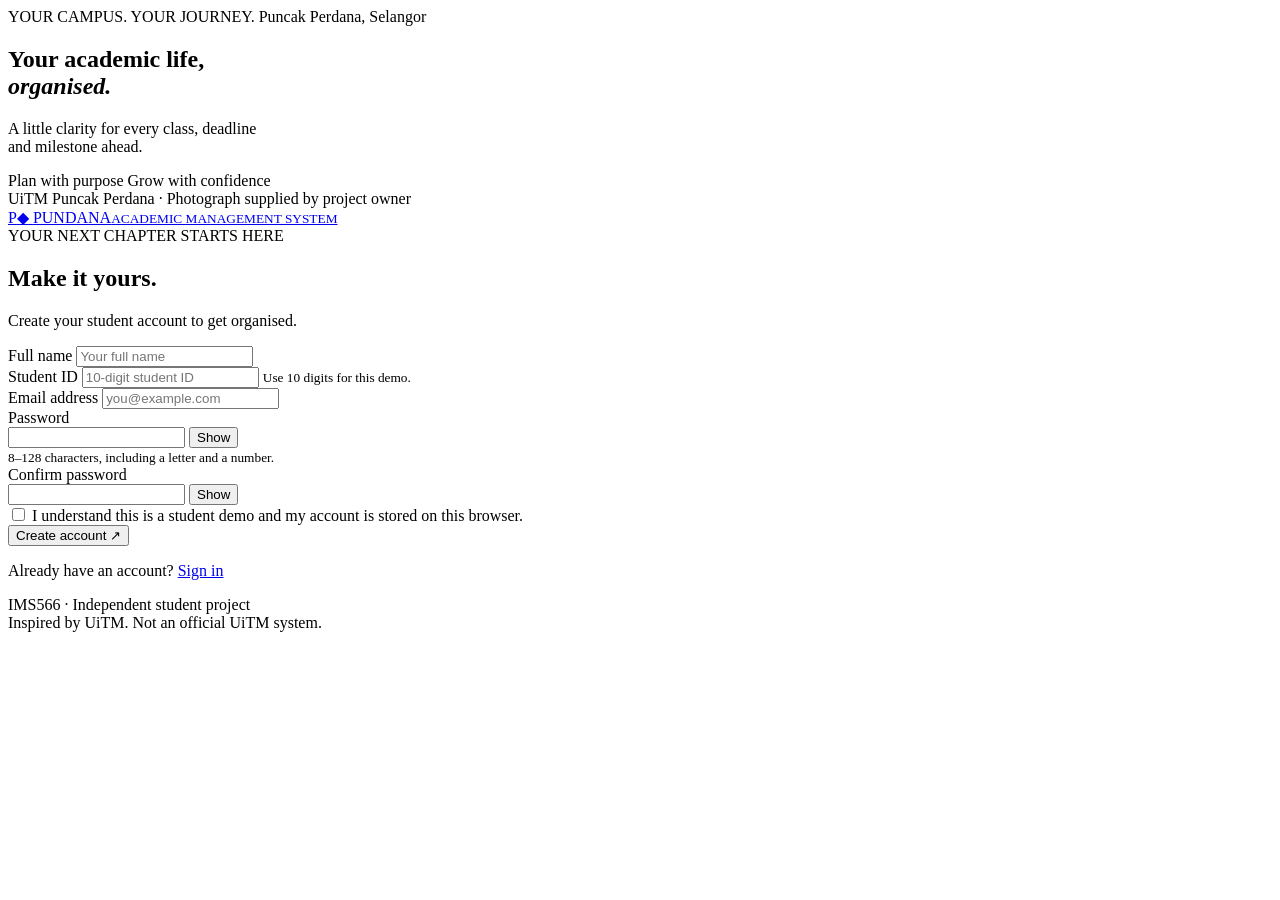
==== register.html @ 01520133 "Upload PUNDANA website" ====
<!doctype html>
<html lang="en">
<head>
<meta charset="utf-8">
<meta name="viewport" content="width=device-width, initial-scale=1">
<meta name="description" content="PUNDANA — an independent IMS566 student academic management project.">
<title>Create account | PUNDANA</title>
<link rel="stylesheet" href="assets/vendor/bootstrap.min.css">
<link rel="stylesheet" href="assets/css/style.css">
<script src="assets/js/auth.js" defer>
</script>
<script src="assets/js/pages.js" defer>
</script>
<link rel="stylesheet" href="assets/css/lavender-theme.css">
<script defer src="assets/js/lavender-theme.js">
</script>
</head>
<body class="lavender-auth">
<main class="auth-layout">
<aside class="campus">
<div class="campus-top">
<span class="eyebrow">YOUR CAMPUS. YOUR JOURNEY.</span>
<span class="location">Puncak Perdana, Selangor</span>
</div>
<div class="campus-copy">
<span class="yellow-rule">
</span>
<h2>Your academic life,<br>
<em>organised.</em>
</h2>
<p>A little clarity for every class, deadline<br>and milestone ahead.</p>
<div class="campus-tags">
<span>Plan with purpose</span>
<span>Grow with confidence</span>
</div>
</div>
<div class="photo-credit">UiTM Puncak Perdana · Photograph supplied by project owner</div>
</aside>
<section class="form-panel">
<a class="brand" href="index.html">
<span class="brand-icon">P<span>◆</span>
</span>
<span>PUNDANA<small>ACADEMIC MANAGEMENT SYSTEM</small>
</span>
</a>
<div class="form-content">
<span class="eyebrow purple">YOUR NEXT CHAPTER STARTS HERE</span>
<h1>Make it yours.</h1>
<p class="intro">Create your student account to get organised.</p>
<div id="feedback" role="status" aria-live="polite" hidden>
</div>
<form id="register-form">
<div class="row g-3">
<div class="col-12">
<label for="fullName" class="form-label">Full name</label>
<input class="form-control" id="fullName" name="fullName" autocomplete="name" required minlength="2" maxlength="80" placeholder="Your full name">
</div>
<div class="col-sm-6">
<label for="studentId" class="form-label">Student ID</label>
<input class="form-control" id="studentId" name="studentId" inputmode="numeric" pattern="[0-9]{10}" maxlength="10" required placeholder="10-digit student ID" aria-describedby="id-help">
<small id="id-help">Use 10 digits for this demo.</small>
</div>
<div class="col-sm-6">
<label for="email" class="form-label">Email address</label>
<input class="form-control" id="email" name="email" type="email" autocomplete="email" maxlength="254" required placeholder="you@example.com">
</div>
<div class="col-12">
<label for="password" class="form-label">Password</label>
<div class="password-wrap">
<input class="form-control" id="password" name="password" type="password" autocomplete="new-password" required minlength="8" maxlength="128">
<button type="button" class="reveal" data-toggle="password" aria-controls="password" aria-pressed="false" aria-label="Show password">Show</button>
</div>
<small>8–128 characters, including a letter and a number.</small>
</div>
<div class="col-12">
<label for="confirmPassword" class="form-label">Confirm password</label>
<div class="password-wrap">
<input class="form-control" id="confirmPassword" name="confirmPassword" type="password" autocomplete="new-password" required minlength="8" maxlength="128">
<button type="button" class="reveal" data-toggle="confirmPassword" aria-controls="confirmPassword" aria-pressed="false" aria-label="Show confirm password">Show</button>
</div>
</div>
</div>
<div class="form-check my-4">
<input class="form-check-input" id="consent" type="checkbox" required>
<label class="form-check-label" for="consent">I understand this is a student demo and my account is stored on this browser.</label>
</div>
<button class="btn btn-primary w-100" type="submit">Create account <span aria-hidden="true">↗</span>
</button>
</form>
<p class="switch">Already have an account? <a href="index.html">Sign in</a>
</p>
</div>
<footer>IMS566 · Independent student project<br>Inspired by UiTM. Not an official UiTM system.</footer>
</section>
</main>
</body>
</html>
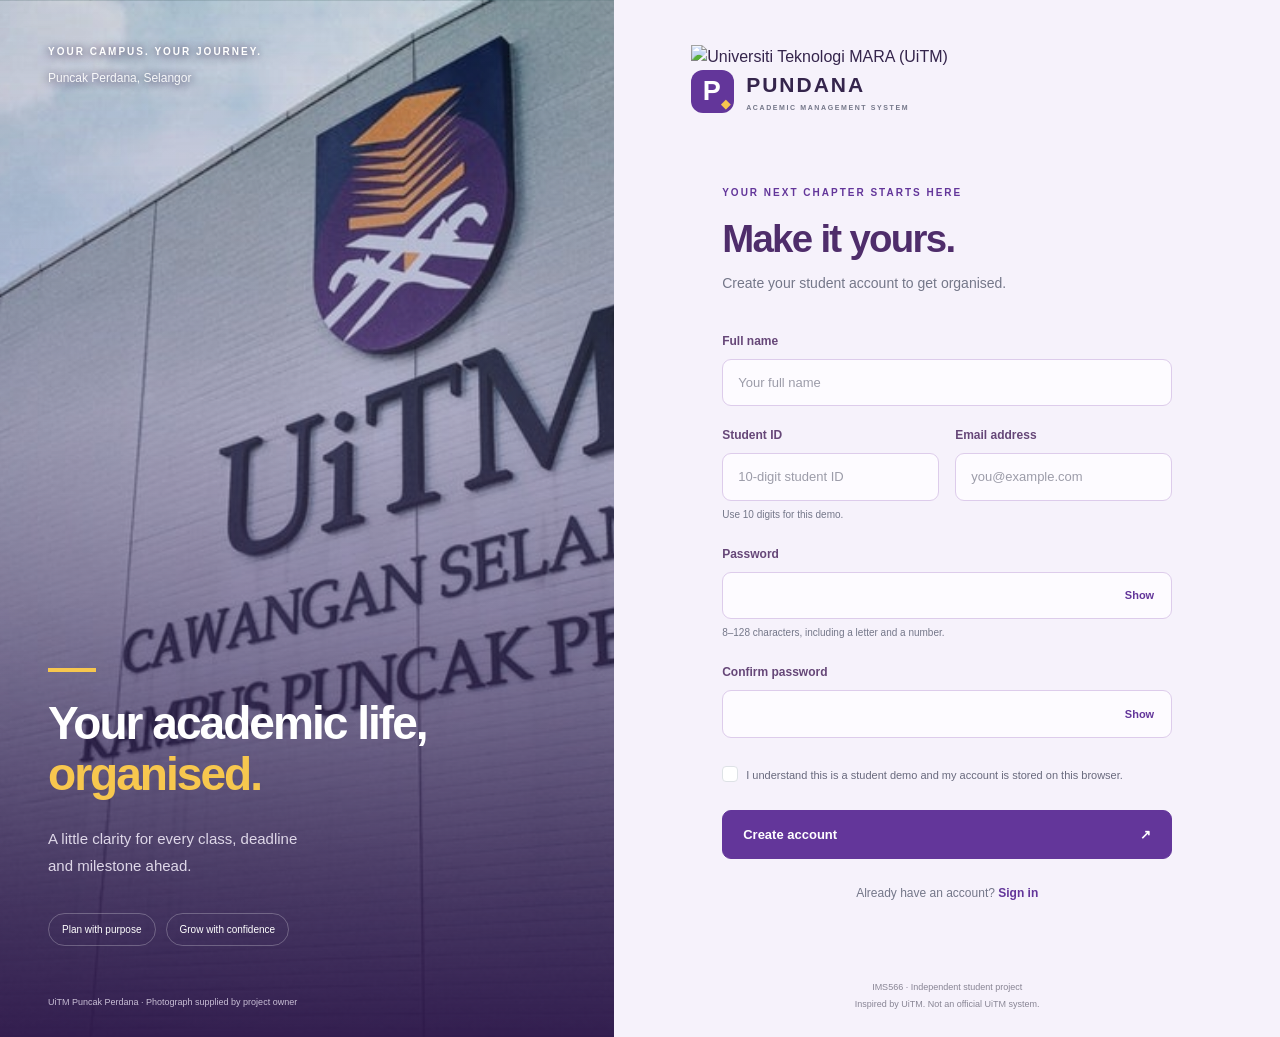
==== commit 7ff9ecd6: "Login and registration layout" ====
--- a/register.html
+++ b/register.html
@@ -12,6 +12,7 @@
 <script src="assets/js/pages.js" defer>
 </script>
 <link rel="stylesheet" href="assets/css/lavender-theme.css">
+<link rel="stylesheet" href="assets/css/auth-branding.css">
 <script defer src="assets/js/lavender-theme.js">
 </script>
 </head>
@@ -37,12 +38,15 @@
 <div class="photo-credit">UiTM Puncak Perdana · Photograph supplied by project owner</div>
 </aside>
 <section class="form-panel">
+<header class="auth-branding">
+<div class="university-logo"><img src="assets/images/uitm-logo.png" alt="Universiti Teknologi MARA (UiTM)" width="1300" height="559"></div>
 <a class="brand" href="index.html">
 <span class="brand-icon">P<span>◆</span>
 </span>
 <span>PUNDANA<small>ACADEMIC MANAGEMENT SYSTEM</small>
 </span>
 </a>
+</header>
 <div class="form-content">
 <span class="eyebrow purple">YOUR NEXT CHAPTER STARTS HERE</span>
 <h1>Make it yours.</h1>
--- a/assets/css/style.css
+++ b/assets/css/style.css
@@ -0,0 +1,2 @@
+:root{--purple:#59338c;--navy:#1c2546;--yellow:#f7c74e;--muted:#747789;--lavender:#f4f1f8}*{box-sizing:border-box}body{margin:0;color:var(--navy);font-family:Inter,"Segoe UI",Arial,sans-serif;background:#fff}a{color:var(--purple);text-underline-offset:4px}a:hover{color:#361957}.auth-layout{min-height:100vh;display:grid;grid-template-columns:48% 52%}.campus{position:relative;min-height:100vh;background:linear-gradient(180deg,rgba(25,24,57,.14),rgba(30,16,57,.4) 40%,rgba(26,15,52,.97)),url('../images/uitm-puncak-perdana.png') center 24%/cover;color:white;display:flex;flex-direction:column;justify-content:space-between;padding:44px 48px 28px}.campus-top{display:flex;flex-direction:column;gap:10px;text-shadow:0 1px 8px #24133b}.eyebrow{font-size:10px;font-weight:750;letter-spacing:2px}.location{font-size:12px;opacity:.9}.campus-copy{margin-top:auto;padding-top:220px}.yellow-rule{display:block;width:48px;height:4px;background:var(--yellow);margin-bottom:26px}.campus h2{font-size:clamp(34px,3.6vw,58px);letter-spacing:-2px;line-height:1.12;font-weight:650}.campus em{color:var(--yellow);font-style:normal}.campus p{margin:24px 0;color:#ded7e8;line-height:1.8;font-size:15px}.campus-tags{display:flex;gap:10px;flex-wrap:wrap;margin:34px 0 50px}.campus-tags span{border:1px solid #ffffff40;border-radius:30px;padding:8px 13px;font-size:10px}.photo-credit{font-size:9px;color:#c9bfd6}.form-panel{padding:44px clamp(30px,6vw,100px) 24px;display:flex;flex-direction:column;justify-content:space-between}.brand{display:flex;gap:12px;align-items:center;text-decoration:none;color:var(--navy);font-weight:800;font-size:21px;letter-spacing:2px}.brand small{display:block;font-size:7px;letter-spacing:1.6px;margin-top:3px;font-weight:600}.brand-icon{width:43px;height:43px;display:grid;place-content:center;background:var(--purple);color:white;border-radius:12px;font-size:27px;position:relative}.brand-icon span{position:absolute;bottom:0;right:2px;font-size:12px;color:var(--yellow)}.form-content{width:100%;max-width:450px;margin:65px auto 45px}.purple{color:var(--purple)}h1{font-size:clamp(32px,3vw,43px);font-weight:700;letter-spacing:-1.7px;margin:13px 0 10px}.intro{color:var(--muted);font-size:14px;line-height:1.7;margin-bottom:32px}.form-label{font-size:12px;font-weight:650;margin-bottom:9px}.form-control{border:1px solid #dedde6;border-radius:8px;padding:13px 15px;font-size:13px;color:var(--navy);background:#fdfcfe;min-height:46px}.form-control::placeholder{color:#9c9ca9}.form-control:focus{border-color:var(--purple);box-shadow:0 0 0 3px #59338c18}.password-wrap{position:relative}.password-wrap input{padding-right:64px}.reveal{position:absolute;right:12px;top:0;height:100%;border:0;background:transparent;font-size:11px;color:var(--purple);font-weight:650}.form-check-label{font-size:11px;color:#68697d}.form-check-input:checked{background-color:var(--purple);border-color:var(--purple)}.btn-primary{background:var(--purple);border-color:var(--purple);padding:14px 20px;border-radius:8px;font-size:13px;font-weight:650;display:flex;justify-content:space-between;align-items:center}.btn-primary:hover,.btn-primary:focus{background:#43236f;border-color:#43236f}.btn:disabled{opacity:.65}.switch{font-size:12px;text-align:center;margin:25px 0 32px;color:var(--muted)}.switch a{font-weight:650;text-decoration:none}.demo-note{display:flex;gap:13px;padding:18px;background:var(--lavender);border:1px solid #e9e2f1;border-radius:9px}.demo-note strong{font-size:11px}.demo-note p{font-size:11px;color:var(--muted);line-height:1.7;margin:5px 0 0}.note-icon{border:1px solid #9984b5;border-radius:50%;width:17px;height:17px;flex-shrink:0;text-align:center;font-size:11px;color:var(--purple);margin-top:3px}footer{text-align:center;font-size:9px;color:#888594;line-height:1.9}small{font-size:10px;color:var(--muted)}#feedback{padding:12px 15px;background:#fdf0ee;color:#8b2922;border-radius:8px;margin-bottom:20px;font-size:12px}#feedback.success{background:#edf6ef;color:#245b37}:focus-visible{outline:3px solid #c79419;outline-offset:3px}.workspace{background:#f7f6fa}.workspace-header{display:flex;justify-content:space-between;align-items:center;padding:24px 6%;background:white;border-bottom:1px solid #e7e1ed}.btn-outline-primary{color:var(--purple);border-color:var(--purple);font-size:12px}.welcome-banner{border-radius:16px;padding:45px;color:white;background:linear-gradient(90deg,#24143deb,#24143d88),url('../images/uitm-puncak-perdana.png') center/cover}.welcome-banner h2{font-size:30px;margin:15px 0}.welcome-banner p{max-width:500px;font-size:14px}.module-card,.account-card{background:white;border:1px solid #e6e1ee;border-radius:12px;padding:24px;height:100%}.module-card h2,.account-card h2{font-size:17px}.module-card p,.account-card p{font-size:12px;color:var(--muted)}.module-card span{font-size:9px;color:var(--purple);letter-spacing:1px}.account-card dl{font-size:13px}.workspace footer{padding:24px}@media(min-width:1400px){.form-panel{padding-top:55px}.form-content{margin-top:80px;margin-bottom:65px}}@media(max-width:900px){.auth-layout{grid-template-columns:40% 60%}.campus{padding:32px 25px}.form-panel{padding:32px}.campus h2{font-size:38px}}@media(max-width:650px){.auth-layout{display:flex;flex-direction:column}.campus{min-height:280px;padding:24px;order:1;background-position:center 34%}.campus-copy{padding-top:55px}.campus-top,.campus-tags,.photo-credit{display:none}.campus h2{font-size:34px;letter-spacing:-1px}.campus p{font-size:12px;margin:12px 0}.yellow-rule{margin-bottom:15px}.form-panel{padding:28px 24px;order:0}.form-content{margin:40px auto 24px}.brand{font-size:18px}.form-panel footer{margin-top:14px}.welcome-banner{padding:26px}.workspace-header{padding:20px}.workspace-header .brand small{font-size:6px}}
+[hidden]{display:none!important}
--- a/assets/css/lavender-theme.css
+++ b/assets/css/lavender-theme.css
@@ -0,0 +1,256 @@
+/* Approved PUNDANA lavender theme. Presentation only; stored records are unchanged. */
+.lavender-theme { --purple: #63369a; --navy: #26304d; --muted: #6f6682; background: #f6f2fb; font-family: "Segoe UI", system-ui, sans-serif; color: #2c2846; }
+.lavender-theme .sidebar { background: #eee5f8; border-right: 1px solid #e0d2ef; padding: 31px 20px 22px; }
+.lavender-theme .brand { color: #35254c; gap: 11px; font-size: 20px; }
+.lavender-theme .brand-icon { background: #63369a; box-shadow: 0 5px 12px #6c429126; border-radius: 13px; }
+.lavender-theme .brand small { color: #806b97; font-size: 6px; letter-spacing: 1.15px; }
+.lavender-theme .nav-caption { margin: 39px 14px 17px; font-size: 9px; color: #8a729e; letter-spacing: 1.9px; }
+.lavender-theme .nav-item { font-size: 12px; color: #78638d; border-radius: 10px; padding: 13px 14px; gap: 12px; margin-bottom: 8px; min-height: 47px; }
+.lavender-theme .nav-item svg { width: 19px; height: 19px; flex-shrink: 0; }
+.lavender-theme .nav-item:hover { background: #e3d6f1; color: #5a2e88; }
+.lavender-theme .nav-item.active { background: #63369a; color: #fff; box-shadow: 0 5px 13px #63369a20; position: relative; }
+.lavender-theme .nav-item.active::after { content: ""; width: 5px; height: 5px; background: #f4cc67; border-radius: 50%; margin-left: auto; }
+.lavender-theme .sidebar-bottom { background: #ffffff61; border: 1px solid #e0d1ed; border-radius: 12px; padding: 15px 12px; margin-top: auto; gap: 11px; }
+.lavender-theme .student-avatar { background: #dcccED; color: #63369a; min-width: 35px; height: 35px; }
+.lavender-theme .sidebar-bottom strong { color: #574169; line-height: 1.65; font-size: 11px; }
+.lavender-theme .sidebar-bottom small { color: #8a759b; font-size: 10px; }
+.lavender-theme .sidebar-attribution { font-size: 9px; color: #8a759b; margin-top: 20px; line-height: 1.8; }
+.lavender-theme .dashboard-top { height: 75px; background: #fdfbff; border-bottom: 1px solid #e8dff2; color: #786585; font-size: 12px; padding: 0 37px; }
+.lavender-theme .top-left strong { color: #61487a; font-size: 12px; }
+.lavender-theme .dashboard-top time { color: #8b789c; font-size: 11px; }
+.lavender-theme #main-content { padding: 30px 36px 0; max-width: 1510px; }
+.lavender-theme .page-heading { position: relative; isolation: isolate; overflow: hidden; min-height: 186px; background: #63369a; border: 1px solid #673a9e; border-radius: 18px; padding: 29px 34px; color: white; margin-bottom: 23px; box-shadow: 0 8px 20px #63369a10; }
+.lavender-theme .page-heading::before { content: ""; position: absolute; z-index: -1; width: 320px; height: 320px; border: 1px solid #ffffff14; border-radius: 50%; right: 70px; top: -135px; box-shadow: 0 0 0 33px #ffffff04, 0 0 0 68px #ffffff03; }
+.lavender-theme .page-heading::after { content: ""; position: absolute; z-index: -1; width: 170px; height: 170px; border-radius: 50%; background: #8755af; right: -77px; bottom: -116px; }
+.lavender-theme .page-heading .eyebrow { color: #e1c9f4; font-size: 9px; letter-spacing: 1.8px; }
+.lavender-theme .page-heading h1 { font-size: 36px; color: #fff; font-weight: 700; letter-spacing: -1.15px; margin: 10px 0 8px; }
+.lavender-theme .page-heading p { color: #ddc9ef; font-size: 13px; line-height: 1.8; margin: 0; }
+.lavender-theme .hero-art { position: absolute; right: 225px; top: 43px; width: 88px; height: 88px; border: 1px solid #ffffff24; background: #ffffff0a; border-radius: 22px; display: grid; place-items: center; transform: rotate(-12deg); color: #e2c8f5; }
+.lavender-theme .hero-art svg { width: 44px; height: 44px; }
+.lavender-theme .page-heading > .btn { position: relative; z-index: 1; color: #553071; background: #f6cf6a; border: 1px solid #f6cf6a; box-shadow: 0 4px 10px #28113b15; font-size: 12px; padding: 13px 20px; min-height: 45px; border-radius: 10px; }
+.lavender-theme .page-heading > .btn:hover { background: #ffdc83; border-color: #ffdc83; }
+.lavender-theme .academic-stats { gap: 17px; margin-bottom: 25px; }
+.lavender-theme .academic-stats article { border: 1px solid #e3d0f5; background: #ede1fc; padding: 23px 24px; border-radius: 13px; box-shadow: none; position: relative; min-height: 111px; color: #63369a; }
+.lavender-theme .academic-stats article:nth-child(2) { background: #fff2ce; border-color: #f1e3b5; color: #977025; }
+.lavender-theme .academic-stats article:nth-child(3) { background: #e5edfb; border-color: #d4e1f4; color: #52739d; }
+.lavender-theme .academic-stats strong { font-size: 31px; line-height: 1.2; font-weight: 700; color: inherit; margin-bottom: 9px; letter-spacing: -.7px; }
+.lavender-theme .academic-stats span { font-size: 11px; color: inherit; opacity: .9; }
+.lavender-theme .academic-stats article::after { content: ""; position: absolute; top: 24px; right: 23px; width: 40px; height: 40px; background-color: #ffffff70; background-repeat: no-repeat; background-position: center; background-size: 23px; border-radius: 11px; }
+.lavender-theme .dashboard-card { border: 1px solid #e7dcf0; border-radius: 15px; background: #fff; padding: 26px; box-shadow: 0 4px 20px #4b266a04; }
+.lavender-theme .table-card-heading { display: flex; align-items: center; gap: 11px; margin-bottom: 23px; padding-bottom: 19px; border-bottom: 1px solid #f0e8f7; }
+.lavender-theme .table-card-heading > svg { width: 22px; height: 22px; color: #79579b; }
+.lavender-theme .table-card-heading h2 { font-size: 17px; color: #4b345e; margin: 0; font-weight: 650; }
+.lavender-theme .table-card-heading p { color: #786585; font-size: 11px; margin: 4px 0 0; }
+.lavender-theme .record-filters { gap: 20px; }
+.lavender-theme .form-label { font-size: 12px; color: #584365; font-weight: 650; margin-bottom: 9px; }
+.lavender-theme .form-control, .lavender-theme .form-select { background-color: #fcfaff; border: 1px solid #e2d4ee; color: #5a416e; border-radius: 9px; min-height: 46px; padding: 12px 14px; font-size: 12px; }
+.lavender-theme .form-select { padding-right: 35px; }
+.lavender-theme .form-control::placeholder { color: #7e6a90; }
+.lavender-theme .form-control:focus, .lavender-theme .form-select:focus { border-color: #af8bcd; box-shadow: 0 0 0 3px #63369a0c; }
+.lavender-theme .results-count { font-size: 10px; color: #786585; margin: 18px 0; }
+.lavender-theme .table-responsive { border: 1px solid #e8def0; border-radius: 10px; }
+.lavender-theme .academic-table { margin: 0; min-width: 660px; --bs-table-bg: transparent; }
+.lavender-theme .academic-table th { font-size: 10px; color: #705387; font-weight: 650; background: #eee5f7; padding: 14px; border-bottom: 1px solid #e5d6ef; }
+.lavender-theme .academic-table td { color: #5e466f; font-size: 12px; padding: 19px 14px; vertical-align: middle; line-height: 1.6; border-color: #f0e8f6; }
+.lavender-theme .academic-table tbody tr:last-child td { border-bottom: 0; }
+.lavender-theme .academic-table tbody tr:hover { background: #fbf7ff; }
+.lavender-theme .academic-table td:first-child { color: #7949a4; font-weight: 650; }
+.lavender-theme .academic-table td:first-child::first-line { background: #f4eafa; }
+.lavender-theme .academic-table td:nth-child(2) { color: #4e365f; font-weight: 550; }
+.lavender-theme .academic-table small { color: #786585; font-size: 10px; font-weight: 400; margin-top: 5px; line-height: 1.7; }
+.lavender-theme .row-actions .btn { border-radius: 7px; font-size: 10px; min-height: 32px; padding: 6px 10px; }
+.lavender-theme .btn-outline-primary { border-color: #d8c5e8; background: #f7f0fd; color: #82569f; }
+.lavender-theme .btn-outline-danger { border-color: #edd3db; background: #fff8fa; color: #bf778b; }
+.lavender-theme footer { color: #786585; font-size: 9px; line-height: 1.9; padding: 27px 5px; }
+.lavender-theme dialog { border: 1px solid #e0d0ee; border-radius: 16px; color: #4e3564; box-shadow: 0 20px 70px #3e215a26; }
+.lavender-theme dialog::backdrop { background: #3e245b66; }
+.lavender-theme dialog h2 { color: #5b3679; font-size: 25px; }
+
+
+@media (max-width: 1150px) { .lavender-theme .hero-art { display: none; } }
+@media (max-width: 960px) {
+ .lavender-theme .sidebar { display: none; top: 68px; width: 260px; box-shadow: 10px 0 35px #43245422; }
+ .lavender-theme .sidebar.open { display: flex; }
+ .lavender-theme .dashboard-shell { margin-left: 0; }
+ .lavender-theme .dashboard-top { height: 68px; padding: 0 24px; position: sticky; top: 0; z-index: 25; gap: 10px; }
+ .lavender-theme #menu-toggle { display: block; color: #63369a; border-radius: 8px; padding: 0 7px; border: 1px solid #e2d4ef; background: #f4edf9; }
+ .lavender-theme #main-content { padding: 25px 24px 0; }
+ .lavender-theme .page-heading { padding: 28px; }
+}
+@media (max-width: 650px) {
+ .lavender-theme .page-heading { min-height: 210px; align-items: flex-start; flex-direction: column; gap: 22px; padding: 27px; }
+ .lavender-theme .page-heading h1 { font-size: 32px; }
+ .lavender-theme .academic-stats { gap: 10px; }
+ .lavender-theme .academic-stats article { padding: 20px 17px; min-width: 100%; min-height: 100px; }
+ .lavender-theme .dashboard-card { padding: 20px; }
+ .lavender-theme .record-filters > div { min-width: 100%; }
+ .lavender-theme .form-control, .lavender-theme .form-select { font-size: 16px; }
+ .lavender-theme .row-actions .btn { min-height: 40px; }
+ 
+ .lavender-theme .dashboard-top time { display: none; }
+}
+
+.lavender-theme .academic-stats article:nth-child(1)::after { background-image: url("data:image/svg+xml,%3Csvg%20viewBox%3D%220%200%2024%2024%22%20fill%3D%22none%22%20stroke%3D%22%2377509b%22%20stroke-width%3D%221.65%22%20stroke-linecap%3D%22round%22%20stroke-linejoin%3D%22round%22%20aria-hidden%3D%22true%22%3E%3Cpath%20d%3D%22M12%205v16M3%204c4-1%206%200%209%202%203-2%205-3%209-2v15c-4-1-6%200-9%202-3-2-5-3-9-2z%22%2F%3E%3C%2Fsvg%3E"); }
+
+.lavender-theme .academic-stats article:nth-child(2)::after { background-image: url("data:image/svg+xml,%3Csvg%20viewBox%3D%220%200%2024%2024%22%20fill%3D%22none%22%20stroke%3D%22%23a47d30%22%20stroke-width%3D%221.65%22%20stroke-linecap%3D%22round%22%20stroke-linejoin%3D%22round%22%20aria-hidden%3D%22true%22%3E%3Cpath%20d%3D%22m2%209%2010-5%2010%205-10%205-10-5zm4%202v6c4%203%208%203%2012%200v-6m4-2v8%22%2F%3E%3C%2Fsvg%3E"); }
+
+.lavender-theme .academic-stats article:nth-child(3)::after { background-image: url("data:image/svg+xml,%3Csvg%20viewBox%3D%220%200%2024%2024%22%20fill%3D%22none%22%20stroke%3D%22%236387ad%22%20stroke-width%3D%221.65%22%20stroke-linecap%3D%22round%22%20stroke-linejoin%3D%22round%22%20aria-hidden%3D%22true%22%3E%3Crect%20x%3D%223%22%20y%3D%225%22%20width%3D%2218%22%20height%3D%2216%22%20rx%3D%223%22%2F%3E%3Cpath%20d%3D%22M7%203v4m10-4v4M3%2011h18m-13%205h2m4%200h2%22%2F%3E%3C%2Fsvg%3E"); }
+
+.lavender-theme .subject-code-badge { display: inline-block; color: #78469f; background: #f0e4fa; border: 1px solid #e6d4f3; border-radius: 6px; padding: 5px 9px; font-size: 11px; letter-spacing: .2px; }
+
+/* Shared workspace refinements using the approved My Subjects palette. */
+.lavender-theme { font-size: 14px; }
+.lavender-theme .page-heading > div:first-child { position: relative; z-index: 1; max-width: 68%; }
+.lavender-theme .page-heading > div:first-child p { max-width: 64ch; }
+.lavender-theme .workspace-pill { background: #ffffff14; color: #ead8f8; border: 1px solid #ffffff24; position: relative; z-index: 1; }
+.lavender-theme .nav-item { text-decoration: none; }
+.lavender-theme .nav-item svg, .lavender-theme #menu-toggle svg { width: 19px; height: 19px; flex-shrink: 0; }
+.lavender-theme .signout { display: flex; align-items: center; justify-content: center; gap: 9px; margin-top: 13px; min-height: 41px; font-size: 11px; border: 1px solid #d5c2e7; color: #77548e; background: #ffffff50; border-radius: 9px; }
+.lavender-theme .signout:hover { background: #e2d5ef; }
+.lavender-theme .signout svg { width: 16px; height: 16px; }
+.lavender-theme .academic-stats article:nth-child(4) { background: #e4f3ed; border-color: #d2e7dd; color: #4e806d; }
+.lavender-theme .academic-stats article:nth-child(4)::after { background-image: none; }
+.lavender-theme .form-hint, .lavender-theme .results-count { color: #7b6889; font-size: 11px; line-height: 1.8; }
+.lavender-theme .academic-table td { font-size: 13px; }
+.lavender-theme .academic-table th { font-size: 11px; }
+.lavender-theme .row-actions .btn { font-size: 11px; }
+.lavender-theme .status-badge { background: #eee2fa; color: #754593; border: 1px solid #e4d0f3; border-radius: 6px; font-size: 11px; padding: 5px 9px; }
+.lavender-theme .status-badge.doing { background: #fff3cc; color: #896521; border-color: #efe0ad; }
+.lavender-theme .status-badge.done { background: #e6f3eb; color: #46775c; border-color: #d3e8db; }
+.lavender-theme .overdue-text { color: #ac4c5e; font-size: 11px; }
+.lavender-theme .academic-table tr:hover { background: #fbf7ff; }
+.lavender-theme .empty-state { background: #faf6fe; border: 1px dashed #e4d5ef; border-radius: 12px; margin-top: 12px; }
+.lavender-theme .empty-state strong { font-size: 13px; color: #725588; }
+.lavender-theme .empty-state p { font-size: 11px; color: #857091; }
+.lavender-theme .empty-symbol { background: #eee3f8; color: #986cb6; }
+.lavender-theme .btn-primary { background: #63369a; border-color: #63369a; border-radius: 9px; }
+.lavender-theme .btn-primary:hover { background: #532680; border-color: #532680; }
+.lavender-theme .page-heading > .btn { background: #f6cf6a; color: #553071; border-color: #f6cf6a; }
+.lavender-theme .page-heading > .btn:hover { background: #ffdc83; border-color: #ffdc83; }
+.lavender-theme .dashboard-grid { gap: 22px; }
+.lavender-theme .section-heading .eyebrow { font-size: 9px; color: #9876af; }
+.lavender-theme .section-heading h2 { color: #543a69; font-size: 19px; letter-spacing: -.3px; }
+.lavender-theme .count-badge { color: #8557a3; background: #f1e5fb; border-radius: 7px; }
+.lavender-theme .record-row { border-color: #eee4f5; padding: 16px 0; }
+.lavender-theme .record-row h3 { color: #60436f; font-size: 13px; line-height: 1.7; }
+.lavender-theme .record-row p { font-size: 11px; color: #857091; }
+.lavender-theme .record-row .record-date { color: #886a9b; font-size: 11px; }
+.lavender-theme .record-date.overdue { color: #ac4c5e; }
+.lavender-theme .record-date .status { font-size: 10px; }
+.lavender-theme .dashboard-semester { font-size: 11px; padding: 6px 28px 6px 9px; min-height: 34px; }
+.lavender-theme .tiny-tag { color: #8b6d9d; background: #f3ebf9; font-size: 10px; }
+.lavender-theme .dashboard-hero, .lavender-theme .profile-banner { border-radius: 18px; border: 1px solid #70449c; background: linear-gradient(90deg,#4e267cf0,#63369ab8),url('../images/uitm-puncak-perdana.png') center 38%/cover; }
+.lavender-theme .dashboard-hero h2 { line-height: 1.4; font-size: 27px; }
+.lavender-theme .dashboard-hero p { color: #e3d2ef; font-size: 13px; }
+.lavender-theme .hero-link { background: #f6cf6a; color: #553071; font-size: 11px; border-radius: 8px; }
+.lavender-theme .summary-grid { gap: 17px; }
+.lavender-theme .stat-card { background: #ede1fc; border: 1px solid #e3d0f5; border-radius: 13px; color: #63369a; box-shadow: none; }
+.lavender-theme .stat-card:nth-child(2) { background: #fff2ce; border-color: #f1e3b5; color: #977025; }
+.lavender-theme .stat-card:nth-child(3) { background: #e5edfb; border-color: #d4e1f4; color: #52739d; }
+.lavender-theme .stat-card:nth-child(4) { background: #e4f3ed; border-color: #d2e7dd; color: #4e806d; }
+.lavender-theme .stat-card > strong { color: inherit; font-size: 31px; }
+.lavender-theme .stat-label, .lavender-theme .stat-card > small { color: inherit; font-size: 11px; }
+.lavender-theme .stat-card > small { font-size: 10px; opacity: .85; }
+.lavender-theme .stat-icon, .lavender-theme .stat-icon.yellow, .lavender-theme .stat-icon.blue, .lavender-theme .stat-icon.green { color: inherit; background: #ffffff70; border-radius: 9px; }
+.lavender-theme .stat-icon svg { width: 17px; height: 17px; }
+.lavender-theme.theme-dashboard .page-heading, .lavender-theme.theme-profile .page-heading { min-height: 0; padding: 0; background: transparent; border: 0; box-shadow: none; color: #2c2846; overflow: visible; }
+.lavender-theme.theme-dashboard .page-heading h1, .lavender-theme.theme-profile .page-heading h1 { color: #3d2d52; font-size: 31px; }
+.lavender-theme.theme-dashboard .page-heading .eyebrow, .lavender-theme.theme-profile .page-heading .eyebrow { color: #8557a3; }
+.lavender-theme.theme-dashboard .page-heading p, .lavender-theme.theme-profile .page-heading p { color: #7b668a; }
+.lavender-theme.theme-dashboard .page-heading::before, .lavender-theme.theme-dashboard .page-heading::after, .lavender-theme.theme-profile .page-heading::before, .lavender-theme.theme-profile .page-heading::after { display: none; }
+.lavender-theme.theme-dashboard .workspace-pill { color: #8a62a4; background: #eee3f8; border-color: #e5d6ef; }
+.lavender-theme .quick-card > p { color: #897397; font-size: 12px; }
+.lavender-theme .quick-grid a { background: #f7f0fd; border-color: #e5d4f1; color: #825c9c; font-size: 11px; border-radius: 9px; min-height: 45px; }
+.lavender-theme .quick-grid a:hover { background: #eee1fa; }
+.lavender-theme .progress { background: #eee3f7; }
+.lavender-theme .progress-bar { background: #7545a5; }
+.lavender-theme .progress-overview strong { color: #68428b; }
+.lavender-theme .progress-overview span, .lavender-theme .progress-legend span { color: #8e769f; font-size: 11px; }
+.lavender-theme .assignment-chart-state { background: #f6effc; color: #897198; }
+.lavender-theme .assignment-chart-source { color: #8c769d; }
+.lavender-theme .day-column { background: #f7f1fc; border: 1px solid #e8daf3; border-radius: 11px; }
+.lavender-theme .day-column.today { background: #eee1fa; border-color: #b58bd2; }
+.lavender-theme .day-column > h2 { color: #705083; font-size: 13px; }
+.lavender-theme .today-label { color: #93653a; background: #fff0bf; border-radius: 5px; padding: 3px 5px; }
+.lavender-theme .day-empty { color: #80658e; font-size: 11px; }
+.lavender-theme .class-block { border-radius: 9px; border-color: #e7daef; border-left: 4px solid var(--subject-color,#9965b9); box-shadow: 0 3px 12px #683b9005; padding: 14px; }
+.lavender-theme .class-block h3 { font-size: 13px; color: #795096; }
+.lavender-theme .class-block p { font-size: 11px; color: #8d759a; }
+.lavender-theme .class-block time { color: #7d6094; font-size: 11px; }
+.lavender-theme .class-block .btn { font-size: 10px; }
+.lavender-theme .history-card h2 { color: #60416f; }
+.lavender-theme .formula { background: #f3ebfa; border-left: 3px solid #b18acb; color: #826094; font-size: 12px; line-height: 1.9; }
+.lavender-theme .grade-choice { font-size: 12px; padding: 9px 28px 9px 10px; min-height: 40px; }
+.lavender-theme .grade-scale span { background: #eee1fa; color: #805497; font-size: 11px; border-radius: 7px; }
+.lavender-theme details summary { color: #86629a; }
+.lavender-theme .calendar-weekdays { color: #977aa9; font-size: 10px; }
+.lavender-theme .calendar-day { background: #fcf9ff; border-color: #e9ddf2; border-radius: 9px; }
+.lavender-theme .calendar-day.selected { background: #63369a; color: #fff; border-color: #63369a; }
+.lavender-theme .calendar-day.today { box-shadow: inset 0 0 0 1px #e8c464; border-color: #e8c464; }
+.lavender-theme .calendar-day.outside { background: #f6f2fa; color: #877492; }
+.lavender-theme .calendar-day .event-count { color: #80658e; }
+.lavender-theme .calendar-day.selected .event-count { color: #e4c9f7; }
+.lavender-theme .calendar-legend { color: #8e799e; }
+.lavender-theme .month-navigation h2, .lavender-theme .selected-events h2 { color: #624373; }
+.lavender-theme .event-card { border-color: #eee4f4; }
+.lavender-theme .event-card h3 { color: #6d4d7f; font-size: 14px; }
+.lavender-theme .event-card p { color: #8c759a; font-size: 11px; }
+.lavender-theme .event-card .event-type { color: #80658e; font-size: 10px; }
+.lavender-theme .event-card p.overdue-text { color: #ac4c5e; }
+.lavender-theme .month-event-button { color: #7b5890; border-color: #eee4f5; font-size: 13px; }
+.lavender-theme .month-event-button:hover { background: #fcf9ff; }
+.lavender-theme .profile-avatar { background: #f6cf6a; color: #664179; border: 3px solid #ffffff38; }
+.lavender-theme .profile-layout h2 { color: #624373; }
+.lavender-theme .profile-details dt { color: #80658e; font-size: 11px; }
+.lavender-theme .profile-details dd { color: #6c4c7e; font-size: 14px; }
+.lavender-theme .profile-links a { background: #f5edfb; color: #815797; border: 1px solid #e8d7f2; font-size: 12px; border-radius: 9px; }
+.lavender-theme .profile-links a:hover { background: #eee1f8; }
+.lavender-theme .form-check-label { font-size: 12px; }
+.lavender-theme :focus-visible { outline: 3px solid #c89724; outline-offset: 3px; }
+@media (max-width: 1300px) {
+ .lavender-theme .summary-grid { grid-template-columns: repeat(2,minmax(0,1fr)); }
+ .lavender-theme .performance-layout, .lavender-theme .calendar-layout { grid-template-columns: minmax(0,1fr); }
+}
+@media (min-width: 1600px) { .lavender-theme .schedule:not(.daily) { grid-template-columns: repeat(7,minmax(0,1fr)); } }
+@media (min-width: 961px) and (max-width: 1599px) { .lavender-theme .schedule:not(.daily) { grid-template-columns: repeat(2,minmax(0,1fr)); overflow: visible; } }
+@media (max-width: 960px) {
+ .lavender-theme .dashboard-grid { grid-template-columns: minmax(0,1fr); }
+ .lavender-theme .schedule:not(.daily) { grid-template-columns: repeat(2,minmax(0,1fr)); overflow: visible; }
+ .lavender-theme .sidebar-bottom strong { max-width: 150px; }
+}
+@media (max-width: 650px) {
+ .lavender-theme .page-heading > div:first-child { max-width: 100%; }
+ .lavender-theme .academic-stats article { min-width: calc(50% - 6px); }
+ .lavender-theme .academic-stats article::after { width: 30px; height: 30px; background-size: 18px; top: 20px; right: 14px; }
+ .lavender-theme .summary-grid { gap: 10px; }
+ .lavender-theme .stat-card { padding: 19px 14px; }
+ .lavender-theme .stat-label { font-size: 10px; }
+ .lavender-theme .stat-card > small { font-size: 10px; }
+ .lavender-theme .schedule:not(.daily), .lavender-theme .profile-layout { grid-template-columns: minmax(0,1fr); }
+ .lavender-theme .row-actions .btn { min-height: 40px; }
+ .lavender-theme .calendar-grid, .lavender-theme .calendar-weekdays { gap: 4px; }
+ .lavender-theme .calendar-day { min-height: 69px; }
+ .lavender-theme .form-control, .lavender-theme .form-select { font-size: 16px; }
+ .lavender-theme .grade-choice { font-size: 13px; }
+ .lavender-theme .profile-banner { align-items: flex-start; flex-direction: column; }
+ .lavender-theme .profile-banner h2 { font-size: 23px; }
+ .lavender-theme dialog { padding: 26px 21px; max-height: calc(100dvh - 30px); overflow-y: auto; }
+ .lavender-theme .preview-notice { display: none; }
+}
+@media (prefers-reduced-motion: reduce) { .lavender-theme *, .lavender-theme *::before, .lavender-theme *::after { transition: none!important; scroll-behavior: auto!important; } }
+/* Authentication uses the same lavender palette around the supplied campus photo. */
+.lavender-auth { --purple:#63369a; --navy:#35254c; background:#f6f2fb; }
+.lavender-auth .auth-layout { background:#f6f2fb; }
+.lavender-auth .form-panel { background:#f6f2fb; }
+.lavender-auth .brand { color:#35254c; }
+.lavender-auth .brand-icon { background:#63369a; }
+.lavender-auth .form-content h1 { color:#4f2d6b; }
+.lavender-auth .form-label { color:#664778; }
+.lavender-auth .form-control { background:#fdfbff; border-color:#ddcceb; border-radius:9px; }
+.lavender-auth .form-control:focus { border-color:#af8bcd; box-shadow:0 0 0 3px #63369a0e; }
+.lavender-auth .btn-primary { background:#63369a; border-color:#63369a; border-radius:9px; }
+.lavender-auth .btn-primary:hover { background:#532680; border-color:#532680; }
+.lavender-auth .demo-note { background:#eee1fa; border-color:#ddc9ed; border-radius:11px; }
+.lavender-auth .demo-note strong { color:#71468e; }
+.lavender-auth .demo-note p { color:#89689d; }
+.lavender-auth .campus { background-image:linear-gradient(180deg,#30164c1a,#4c26734d 40%,#2f174bef),url('../images/uitm-puncak-perdana.png'); }
